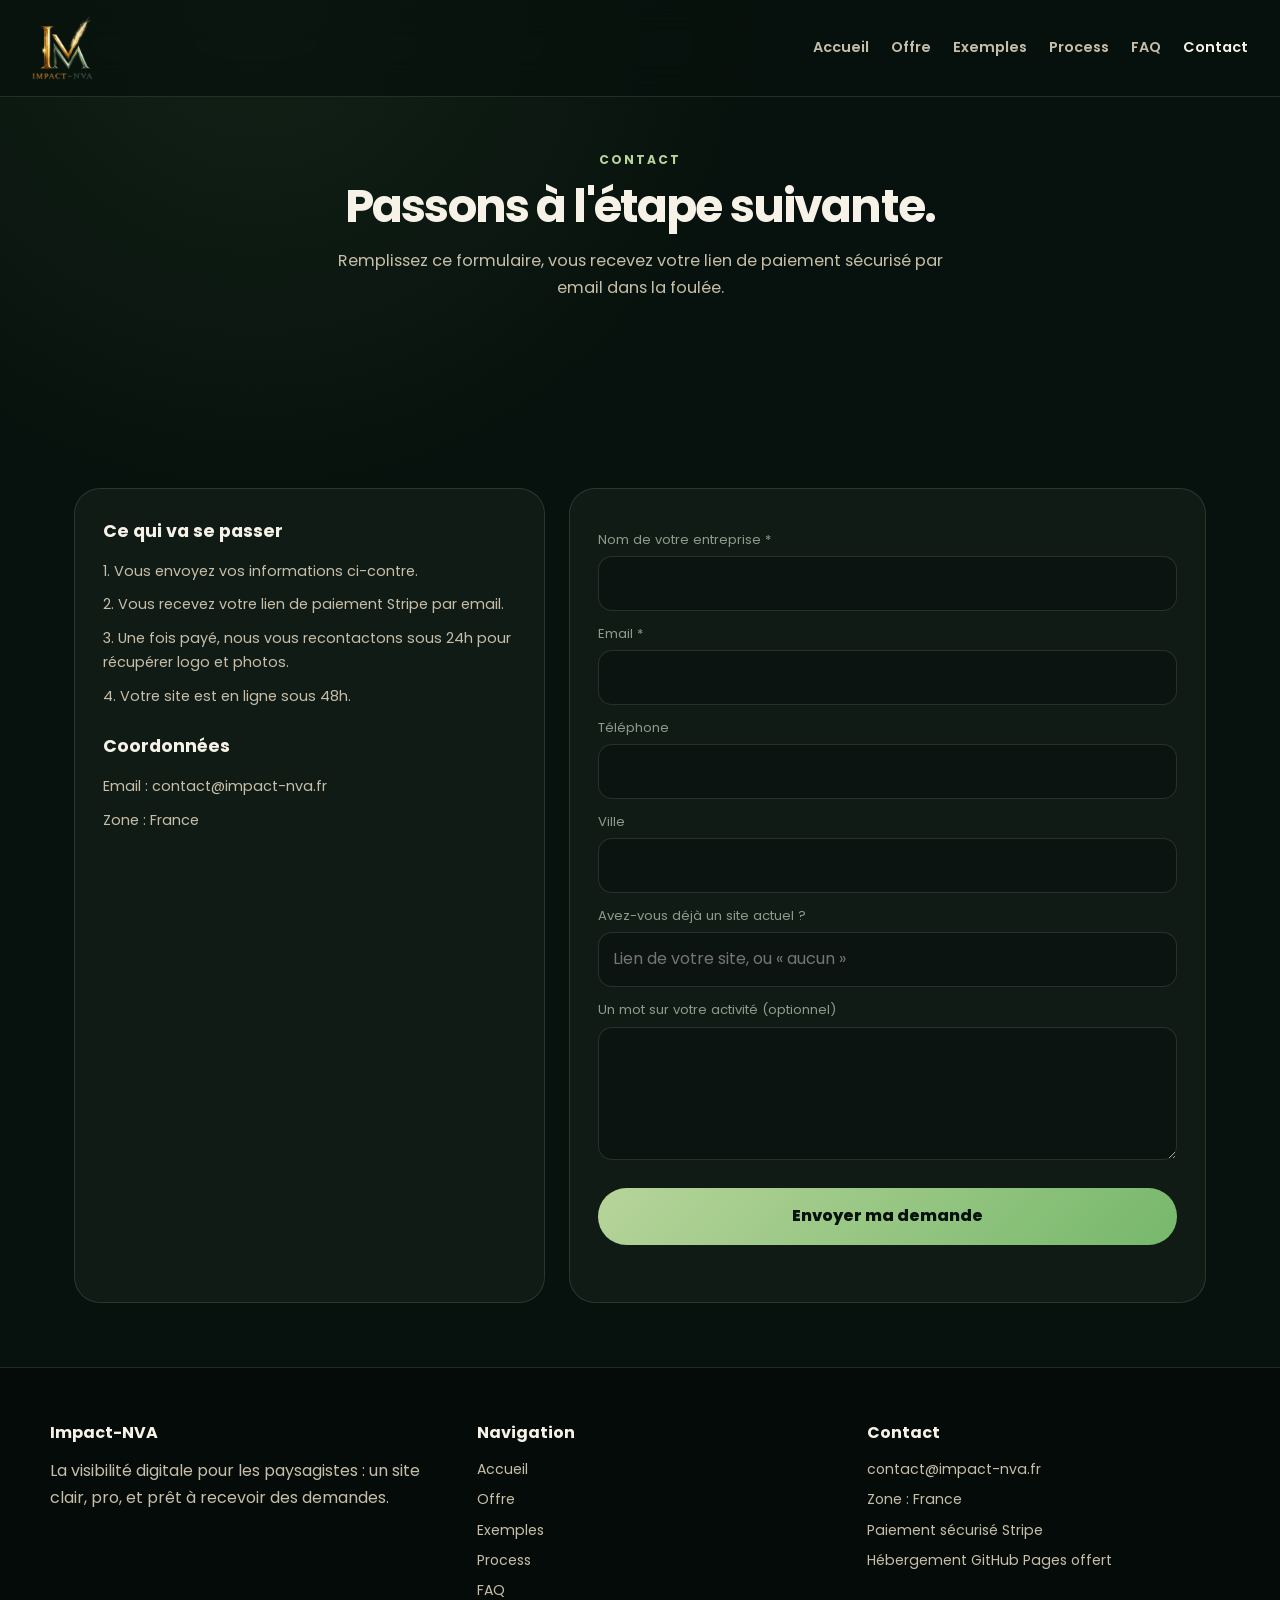
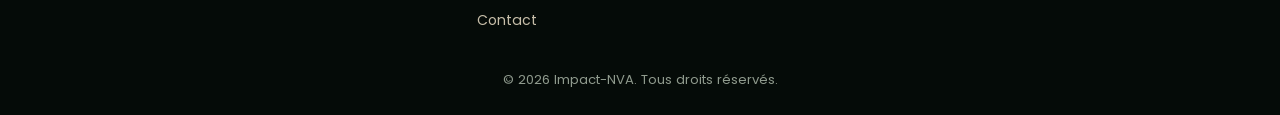
==== contact.html @ 22feb025 "Ajout de Google Analytics 4 sur toutes les pages (suivi des visites) Co-Authored-By: Claude Sonnet 5" ====
<!DOCTYPE html><html lang="fr"><head><meta charset="UTF-8" />
<meta http-equiv="X-UA-Compatible" content="IE=edge" />
<meta name="viewport" content="width=device-width, initial-scale=1.0" />
<!-- Google Analytics (GA4) -->
<script async src="https://www.googletagmanager.com/gtag/js?id=G-NM40K2MB7Y"></script>
<script>
  window.dataLayer = window.dataLayer || [];
  function gtag(){dataLayer.push(arguments);}
  gtag('js', new Date());
  gtag('config', 'G-NM40K2MB7Y');
</script>

<link rel="preconnect" href="https://fonts.googleapis.com" />
<link rel="preconnect" href="https://fonts.gstatic.com" crossorigin />
<link rel="stylesheet" href="https://fonts.googleapis.com/css2?family=Poppins:wght@400;500;600;700;800&display=swap" />
<link rel="icon" type="image/png" href="assets/images/logo-impact.png" />
<link rel="apple-touch-icon" href="assets/images/logo-impact.png" />
<link rel="canonical" href="https://essentiel.impact-nva.fr/contact.html" />
<meta name="theme-color" content="#07110d" />
<link rel="stylesheet" href="assets/css/style.css?v=1" />
<title>Contact – Commander mon site | Impact‑NVA V1 Essentiel</title>
<meta name="description" content="Envoyez-nous les informations de votre activité. Vous recevez ensuite votre lien de paiement sécurisé par email." />
<meta property="og:type" content="website" />
<meta property="og:title" content="Contact – Commander mon site | Impact‑NVA V1 Essentiel" />
<meta property="og:description" content="Envoyez-nous les informations de votre activité. Vous recevez ensuite votre lien de paiement sécurisé par email." />
<meta property="og:url" content="https://essentiel.impact-nva.fr/contact.html" />
<meta property="og:locale" content="fr_FR" />
<meta name="twitter:card" content="summary" />
<meta name="twitter:title" content="Contact – Commander mon site | Impact‑NVA V1 Essentiel" />
<meta name="twitter:description" content="Envoyez nous les informations de votre activité. Vous recevez ensuite votre lien de paiement sécurisé par email." />
</head><body>
<header>
  <a class="nav-logo" href="index.html"><img src="assets/images/logo-impact.png" alt="Impact‑NVA" class="logo-img"></a>
  <nav class="nav-links">
    <a href="index.html">Accueil</a>
    <a href="offer.html">Offre</a>
    <a href="examples.html">Exemples</a>
    <a href="process.html">Process</a>
    <a href="faq.html">FAQ</a>
    <a class="active" href="contact.html">Contact</a>
  </nav>
  <button class="nav-toggle" aria-label="Ouvrir le menu"><i class="fas fa-bars"></i></button>
</header>

<main>
  <section class="section" style="padding-top:150px">
    <div class="container center">
      <div class="eyebrow">Contact</div>
      <h1 class="section-title">Passons à l'étape suivante.</h1>
      <p class="section-lead">Remplissez ce formulaire, vous recevez votre lien de paiement sécurisé par email dans la foulée.</p>
    </div>
  </section>

  <section class="section compact">
    <div class="container contact-section">
      <div class="contact-details">
        <h3>Ce qui va se passer</h3>
        <ul>
          <li>1. Vous envoyez vos informations ci-contre.</li>
          <li>2. Vous recevez votre lien de paiement Stripe par email.</li>
          <li>3. Une fois payé, nous vous recontactons sous 24h pour récupérer logo et photos.</li>
          <li>4. Votre site est en ligne sous 48h.</li>
        </ul>
        <h3 style="margin-top:24px">Coordonnées</h3>
        <ul>
          <li>Email : <a data-email href="#">contact@impact-nva.fr</a></li>
          <li>Zone : <span data-zone>France</span></li>
        </ul>
      </div>

      <form id="contact-form" class="contact-form">
        <input type="hidden" name="offre" value="V1 Essentiel">
        <div class="hp-field"><label>Ne pas remplir</label><input type="text" name="site_web" tabindex="-1" autocomplete="off"></div>

        <label for="entreprise">Nom de votre entreprise *</label>
        <input type="text" id="entreprise" name="entreprise" required>

        <label for="email">Email *</label>
        <input type="email" id="email" name="email" required>

        <label for="telephone">Téléphone</label>
        <input type="tel" id="telephone" name="telephone">

        <label for="ville">Ville</label>
        <input type="text" id="ville" name="ville">

        <label for="domaine">Avez-vous déjà un site actuel ?</label>
        <input type="text" id="domaine" name="domaine" placeholder="Lien de votre site, ou « aucun »">

        <label for="message">Un mot sur votre activité (optionnel)</label>
        <textarea id="message" name="message" rows="4"></textarea>

        <button type="submit">Envoyer ma demande</button>
        <p class="form-status"></p>
      </form>
    </div>
  </section>
</main>

<footer>
  <div class="footer-content">
    <div class="footer-col">
      <h4><span data-brand>Impact-NVA</span></h4>
      <p>La visibilité digitale pour les paysagistes : un site clair, pro, et prêt à recevoir des demandes.</p>
    </div>
    <div class="footer-col">
      <h4>Navigation</h4>
      <ul>
        <li><a href="index.html">Accueil</a></li>
        <li><a href="offer.html">Offre</a></li>
        <li><a href="examples.html">Exemples</a></li>
        <li><a href="process.html">Process</a></li>
        <li><a href="faq.html">FAQ</a></li>
        <li><a href="contact.html">Contact</a></li>
      </ul>
    </div>
    <div class="footer-col">
      <h4>Contact</h4>
      <ul>
        <li><a data-email href="#">contact@impact-nva.fr</a></li>
        <li>Zone : <span data-zone>France</span></li>
        <li>Paiement sécurisé Stripe</li>
        <li>Hébergement GitHub Pages offert</li>
      </ul>
    </div>
  </div>
  <div class="footer-bottom">© 2026 <span data-brand>Impact-NVA</span>. Tous droits réservés.</div>
</footer>

<script src="config.js"></script>
<script src="js/config-apply.js"></script>
<script src="assets/js/main.js"></script>
</body></html>
---- assets/css/style.css ----
:root{
  --bg:#07110d;
  --bg-2:#0b1711;
  --panel:#101b15;
  --panel-2:#132219;
  --text:#f7f2e8;
  --muted:#c7bea9;
  --soft:#8f9a8d;
  --line:rgba(247,242,232,.12);
  --green:#76b86b;
  --green-2:#b7d49a;
  --gold:#d8b76a;
  --shadow:0 30px 80px rgba(0,0,0,.35);
  --radius:28px;
  --max:1180px;
}
*{box-sizing:border-box;margin:0;padding:0}
html{scroll-behavior:smooth;-webkit-font-smoothing:antialiased}
body{font-family:'Poppins',system-ui,sans-serif;background:radial-gradient(circle at 20% 0%,rgba(118,184,107,.10),transparent 26%),var(--bg);color:var(--text);line-height:1.65;overflow-x:hidden}
a{color:inherit;text-decoration:none}
p{color:var(--muted)}
img{max-width:100%;display:block}
ul{list-style:none}

.container{max-width:var(--max);margin:0 auto;padding:0 24px}
.section{padding:88px 0}
.section.compact{padding:64px 0}
.eyebrow{letter-spacing:.16em;text-transform:uppercase;color:var(--green-2);font-size:.76rem;font-weight:700;margin-bottom:12px}
.section-title{font-size:clamp(1.9rem,3.6vw,3.2rem);line-height:1.08;letter-spacing:-.04em;margin-bottom:16px}
.section-lead{max-width:640px;color:var(--muted);font-size:1.02rem;margin-bottom:34px}
.center{text-align:center}
.center .section-lead{margin-left:auto;margin-right:auto}

/* Header */
header{position:fixed;top:0;left:0;width:100%;z-index:1000;padding:16px 32px;display:flex;justify-content:space-between;align-items:center;background:rgba(7,17,13,.72);backdrop-filter:blur(18px);border-bottom:1px solid var(--line)}
.nav-logo{display:flex;align-items:center}
.logo-img{height:64px;width:auto;display:block}
.nav-links{display:flex;gap:22px;align-items:center}
.nav-links a{color:var(--muted);font-weight:600;font-size:.9rem}
.nav-links a:hover,.nav-links a.active{color:var(--text)}
.nav-toggle{display:none;color:var(--text);font-size:1.4rem;cursor:pointer;background:none;border:none}

/* Buttons */
.cta-button,.ghost-button{display:inline-flex;align-items:center;justify-content:center;gap:10px;border-radius:999px;padding:14px 22px;font-weight:800;font-size:.95rem;transition:.25s ease;cursor:pointer;border:none;font-family:inherit}
.cta-button{background:linear-gradient(135deg,var(--green-2),var(--green));color:#07110d;box-shadow:0 18px 50px rgba(118,184,107,.20)}
.cta-button:hover{transform:translateY(-2px);box-shadow:0 24px 70px rgba(118,184,107,.30)}
.ghost-button{border:1px solid var(--line);color:var(--text);background:rgba(255,255,255,.03)}
.ghost-button:hover{border-color:rgba(183,212,154,.45);background:rgba(183,212,154,.08)}

/* Hero — colonne unique, plus simple que V2/V3 (pas de carte prix flottante) */
.hero{min-height:86vh;padding:150px 0 70px;position:relative;display:flex;align-items:center;overflow:hidden;text-align:center}
.hero:before{content:"";position:absolute;inset:0;background:linear-gradient(180deg,rgba(7,17,13,.88) 0%,rgba(7,17,13,.72) 55%,var(--bg) 100%),url('../images/hero.jpg') center/cover no-repeat;z-index:-1}
.hero-inner{max-width:760px;margin:0 auto}
.hero-title{font-size:clamp(2.2rem,5.5vw,3.6rem);letter-spacing:-.04em;line-height:1.08;font-weight:800}
.hero-title span{color:var(--green-2)}
.hero-subtitle{font-size:clamp(1rem,1.6vw,1.15rem);color:#ded5c2;margin:20px auto 28px;max-width:560px}
.hero-badges{display:flex;justify-content:center;gap:12px;flex-wrap:wrap;margin-bottom:30px}
.hero-badge{background:rgba(16,27,21,.7);border:1px solid var(--line);border-radius:999px;padding:9px 18px;font-size:.85rem;font-weight:700;color:var(--muted);backdrop-filter:blur(8px)}
.hero-badge strong{color:var(--text)}
.hero-actions{display:flex;justify-content:center;gap:14px;flex-wrap:wrap}

/* Cards (section pourquoi) */
.card-grid{display:grid;grid-template-columns:repeat(4,1fr);gap:16px}
.card{background:linear-gradient(180deg,rgba(255,255,255,.05),rgba(255,255,255,.02));border:1px solid var(--line);border-radius:var(--radius);padding:26px;box-shadow:0 20px 60px rgba(0,0,0,.18);transition:.25s ease}
.card:hover{transform:translateY(-4px);border-color:rgba(183,212,154,.30)}
.card-icon{font-size:1.5rem;color:var(--green-2);margin-bottom:16px}
.card-title{font-size:1.08rem;letter-spacing:-.02em;margin-bottom:8px}
.card-desc{font-size:.92rem}

/* Galerie simple — grille classique, pas de masonry (réservée V2/V3) */
.gallery-simple{display:grid;grid-template-columns:repeat(auto-fit,minmax(260px,1fr));gap:16px}
.gallery-simple .g-item{border-radius:22px;overflow:hidden;border:1px solid var(--line);box-shadow:0 16px 44px rgba(0,0,0,.20);aspect-ratio:4/3}
.gallery-simple img{width:100%;height:100%;object-fit:cover;transition:transform .5s ease}
.gallery-simple .g-item:hover img{transform:scale(1.06)}
.cta-row{text-align:center;margin-top:32px}

/* Offre — une seule carte, pas de comparatif */
.price-card{max-width:560px;margin:0 auto;border-radius:36px;padding:38px;background:linear-gradient(135deg,rgba(183,212,154,.14),rgba(255,255,255,.04));border:1px solid rgba(183,212,154,.24);box-shadow:var(--shadow);text-align:center}
.price-card .eyebrow{justify-content:center}
.price{font-size:3.4rem;font-weight:800;color:var(--text);line-height:1}
.price-note{color:var(--muted);margin:10px 0 24px}
.included{display:grid;gap:10px;text-align:left;margin-bottom:26px}
.included li{background:rgba(255,255,255,.04);border:1px solid var(--line);border-radius:16px;padding:12px 14px;color:var(--muted);font-size:.92rem}
.included li:before{content:"✓";color:var(--green-2);font-weight:800;margin-right:8px}

.trust-badges{display:flex;justify-content:center;align-items:center;gap:26px;flex-wrap:wrap;margin-top:30px}
.trust-badges img{height:22px;width:auto;filter:brightness(0) invert(1);opacity:.75}
.trust-badges span{color:var(--soft);font-size:.85rem;font-weight:600}

/* Process / timeline */
.timeline{display:grid;grid-template-columns:repeat(3,1fr);gap:16px}
.timeline-step{background:var(--panel);border:1px solid var(--line);border-radius:24px;padding:24px}
.step-number{font-size:1.8rem;color:var(--green-2);font-weight:800}
.step-title{font-size:1.02rem;margin:10px 0 6px}
.step-desc{font-size:.9rem;color:var(--muted)}

/* FAQ */
.faq-wrap{display:grid;gap:12px;max-width:820px;margin:0 auto}
.faq-item{background:var(--panel);border:1px solid var(--line);border-radius:22px;overflow:hidden}
.faq-question{display:flex;justify-content:space-between;gap:20px;align-items:center;padding:20px 22px;cursor:pointer;font-weight:700;color:var(--text);font-size:.98rem}
.faq-question .plus{color:var(--green-2);font-size:1.2rem;transition:transform .25s ease}
.faq-item.open .plus{transform:rotate(45deg)}
.faq-answer{max-height:0;overflow:hidden;transition:max-height .35s ease}
.faq-answer p{padding:0 22px 20px;font-size:.92rem}

/* Contact */
.contact-section{display:grid;grid-template-columns:.85fr 1.15fr;gap:24px}
.contact-details,.contact-form{background:var(--panel);border:1px solid var(--line);border-radius:26px;padding:28px}
.contact-details h3{font-size:1.1rem;margin-bottom:14px}
.contact-details ul{display:grid;gap:10px;font-size:.9rem;color:var(--muted)}
.contact-form label{display:block;font-size:.82rem;color:var(--soft);margin-bottom:6px;margin-top:12px}
.contact-form label:first-child{margin-top:0}
.contact-form input,.contact-form select,.contact-form textarea{width:100%;background:#0b1410;border:1px solid var(--line);border-radius:14px;padding:13px 14px;color:var(--text);font:inherit}
.contact-form input:focus,.contact-form select:focus,.contact-form textarea:focus{outline:none;border-color:rgba(183,212,154,.55)}
.contact-form button{width:100%;margin-top:20px;border:0;border-radius:999px;padding:15px;font:inherit;font-weight:800;background:linear-gradient(135deg,var(--green-2),var(--green));color:#07110d;cursor:pointer}
.contact-form button:disabled{opacity:.6;cursor:not-allowed}
.form-status{margin-top:12px;font-size:.88rem;font-weight:700;min-height:1.2em}
.form-status.loading{color:var(--muted)}
.form-status.success{color:var(--green-2)}
.form-status.error{color:#e08a8a}
.hp-field{position:absolute;left:-9999px;width:1px;height:1px;opacity:0}

/* Merci page */
.confirm-box{max-width:560px;margin:0 auto;text-align:center;background:var(--panel);border:1px solid var(--line);border-radius:32px;padding:48px 32px;box-shadow:var(--shadow)}
.confirm-icon{font-size:2.6rem;color:var(--green-2);margin-bottom:18px}

/* Footer */
footer{border-top:1px solid var(--line);padding:52px 24px 24px;background:#050b08}
.footer-content{max-width:var(--max);margin:0 auto;display:grid;grid-template-columns:1.1fr 1fr 1fr;gap:28px}
.footer-col h4{margin-bottom:12px;font-size:1rem}
.footer-col li{margin:7px 0;color:var(--muted);font-size:.88rem}
.footer-col a:hover{color:var(--text)}
.footer-bottom{text-align:center;color:var(--soft);font-size:.82rem;margin-top:30px}

/* Responsive */
@media(max-width:980px){
  .card-grid{grid-template-columns:repeat(2,1fr)}
  .gallery-simple{grid-template-columns:repeat(2,1fr)}
  .timeline{grid-template-columns:1fr}
  .contact-section{grid-template-columns:1fr}
}
@media(max-width:768px){
  header{padding:14px 18px}
  .logo-img{height:52px}
  .nav-toggle{display:block}
  .nav-links{position:absolute;top:100%;right:18px;left:18px;background:rgba(7,17,13,.97);border:1px solid var(--line);border-radius:20px;padding:18px;display:grid;gap:14px;transform:translateY(-12px);opacity:0;pointer-events:none;transition:.25s ease}
  .nav-links.open{transform:none;opacity:1;pointer-events:auto}
  .hero{padding-top:120px}
  .card-grid,.gallery-simple{grid-template-columns:1fr}
  .section{padding:64px 0}
  .hero-actions{flex-direction:column;align-items:stretch}
  .cta-button,.ghost-button{width:100%}
  .trust-badges{gap:16px}
}
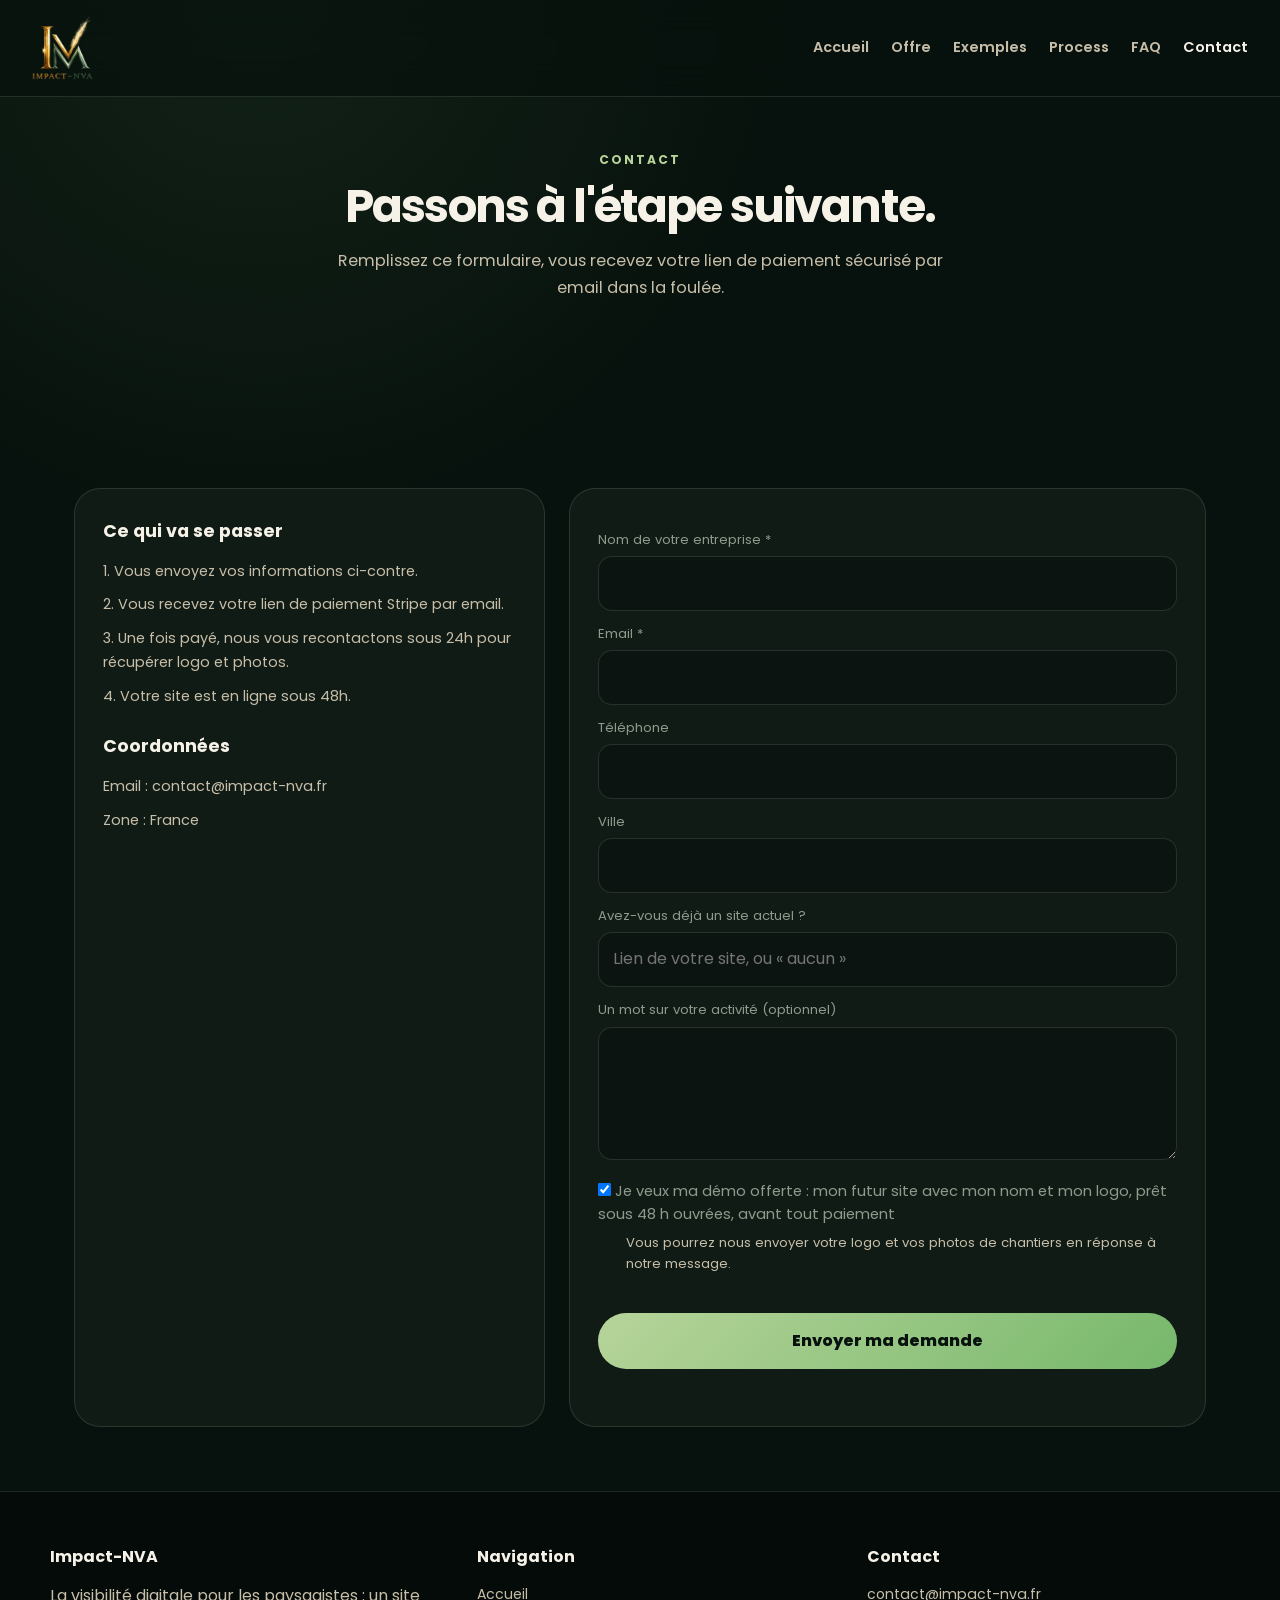
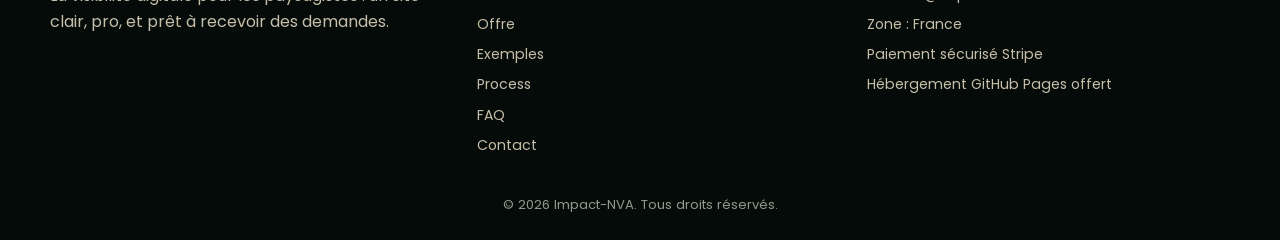
==== commit 8b77d30f: "La démo offerte passe par le formulaire de contact, comme sur la Signature Remplace le formulaire à " ====
--- a/contact.html
+++ b/contact.html
@@ -90,6 +90,14 @@
         <label for="message">Un mot sur votre activité (optionnel)</label>
         <textarea id="message" name="message" rows="4"></textarea>
 
+        <label class="case-demo">
+          <input type="checkbox" name="demo" value="oui" checked>
+          <span>Je veux ma démo offerte&nbsp;: mon futur site avec mon nom et mon logo, prêt sous 48&nbsp;h ouvrées, avant tout paiement</span>
+        </label>
+        <p class="case-demo-note">
+          Vous pourrez nous envoyer votre logo et vos photos de chantiers en réponse à notre message.
+        </p>
+
         <button type="submit">Envoyer ma demande</button>
         <p class="form-status"></p>
       </form>
--- a/assets/css/style.css
+++ b/assets/css/style.css
@@ -74,7 +74,7 @@
 .gallery-simple .g-item:hover img{transform:scale(1.06)}
 .cta-row{text-align:center;margin-top:32px}
 
-/* Offre — une seule carte, pas de comparatif */
+/* Offre — carte détaillée de l'Essentiel */
 .price-card{max-width:560px;margin:0 auto;border-radius:36px;padding:38px;background:linear-gradient(135deg,rgba(183,212,154,.14),rgba(255,255,255,.04));border:1px solid rgba(183,212,154,.24);box-shadow:var(--shadow);text-align:center}
 .price-card .eyebrow{justify-content:center}
 .price{font-size:3.4rem;font-weight:800;color:var(--text);line-height:1}
@@ -82,6 +82,23 @@
 .included{display:grid;gap:10px;text-align:left;margin-bottom:26px}
 .included li{background:rgba(255,255,255,.04);border:1px solid var(--line);border-radius:16px;padding:12px 14px;color:var(--muted);font-size:.92rem}
 .included li:before{content:"✓";color:var(--green-2);font-weight:800;margin-right:8px}
+
+/* Les trois offres côte à côte, Essentiel mise en avant */
+.offer-trio{display:grid;grid-template-columns:repeat(3,1fr);gap:16px;text-align:left;margin-top:8px}
+.trio-card{display:flex;flex-direction:column;background:var(--panel);border:1px solid var(--line);border-radius:var(--radius);padding:28px}
+.trio-card.is-current{background:linear-gradient(135deg,rgba(183,212,154,.14),rgba(255,255,255,.04));border-color:rgba(183,212,154,.45);box-shadow:var(--shadow)}
+.trio-name{font-size:1.15rem;letter-spacing:-.02em}
+.trio-for{font-size:.9rem;margin:4px 0 16px}
+.trio-price{font-size:2.4rem;font-weight:800;line-height:1;margin-bottom:18px}
+.trio-list{display:grid;gap:8px;margin-bottom:24px;flex-grow:1;align-content:start}
+.trio-list li{font-size:.9rem;color:var(--muted)}
+.trio-list li:before{content:"✓";color:var(--green-2);font-weight:800;margin-right:8px}
+.modif-box{max-width:820px;margin:28px auto 0;text-align:left;background:var(--panel);border:1px solid var(--line);border-radius:22px;padding:22px 24px}
+.modif-box h3{font-size:1rem;margin-bottom:6px}
+.modif-box p{font-size:.92rem}
+.modif-box ul{display:grid;gap:6px;margin-top:10px}
+.modif-box li{font-size:.9rem;color:var(--muted)}
+.modif-box li strong{color:var(--text)}
 
 .trust-badges{display:flex;justify-content:center;align-items:center;gap:26px;flex-wrap:wrap;margin-top:30px}
 .trust-badges img{height:22px;width:auto;filter:brightness(0) invert(1);opacity:.75}
@@ -137,6 +154,7 @@
   .card-grid{grid-template-columns:repeat(2,1fr)}
   .gallery-simple{grid-template-columns:repeat(2,1fr)}
   .timeline{grid-template-columns:1fr}
+  .offer-trio{grid-template-columns:1fr}
   .contact-section{grid-template-columns:1fr}
 }
 @media(max-width:768px){
@@ -152,3 +170,9 @@
   .cta-button,.ghost-button{width:100%}
   .trust-badges{gap:16px}
 }
+
+/* Case de demande de demo, dans le formulaire de contact. */
+.case-demo{display:flex;gap:10px;align-items:flex-start;margin:18px 0 6px;cursor:pointer;font-weight:400}
+.case-demo input{width:auto;margin:3px 0 0;flex:0 0 auto}
+.case-demo span{font-size:.92rem;line-height:1.5}
+.case-demo-note{margin:0 0 18px 28px;font-size:.82rem;color:var(--muted)}
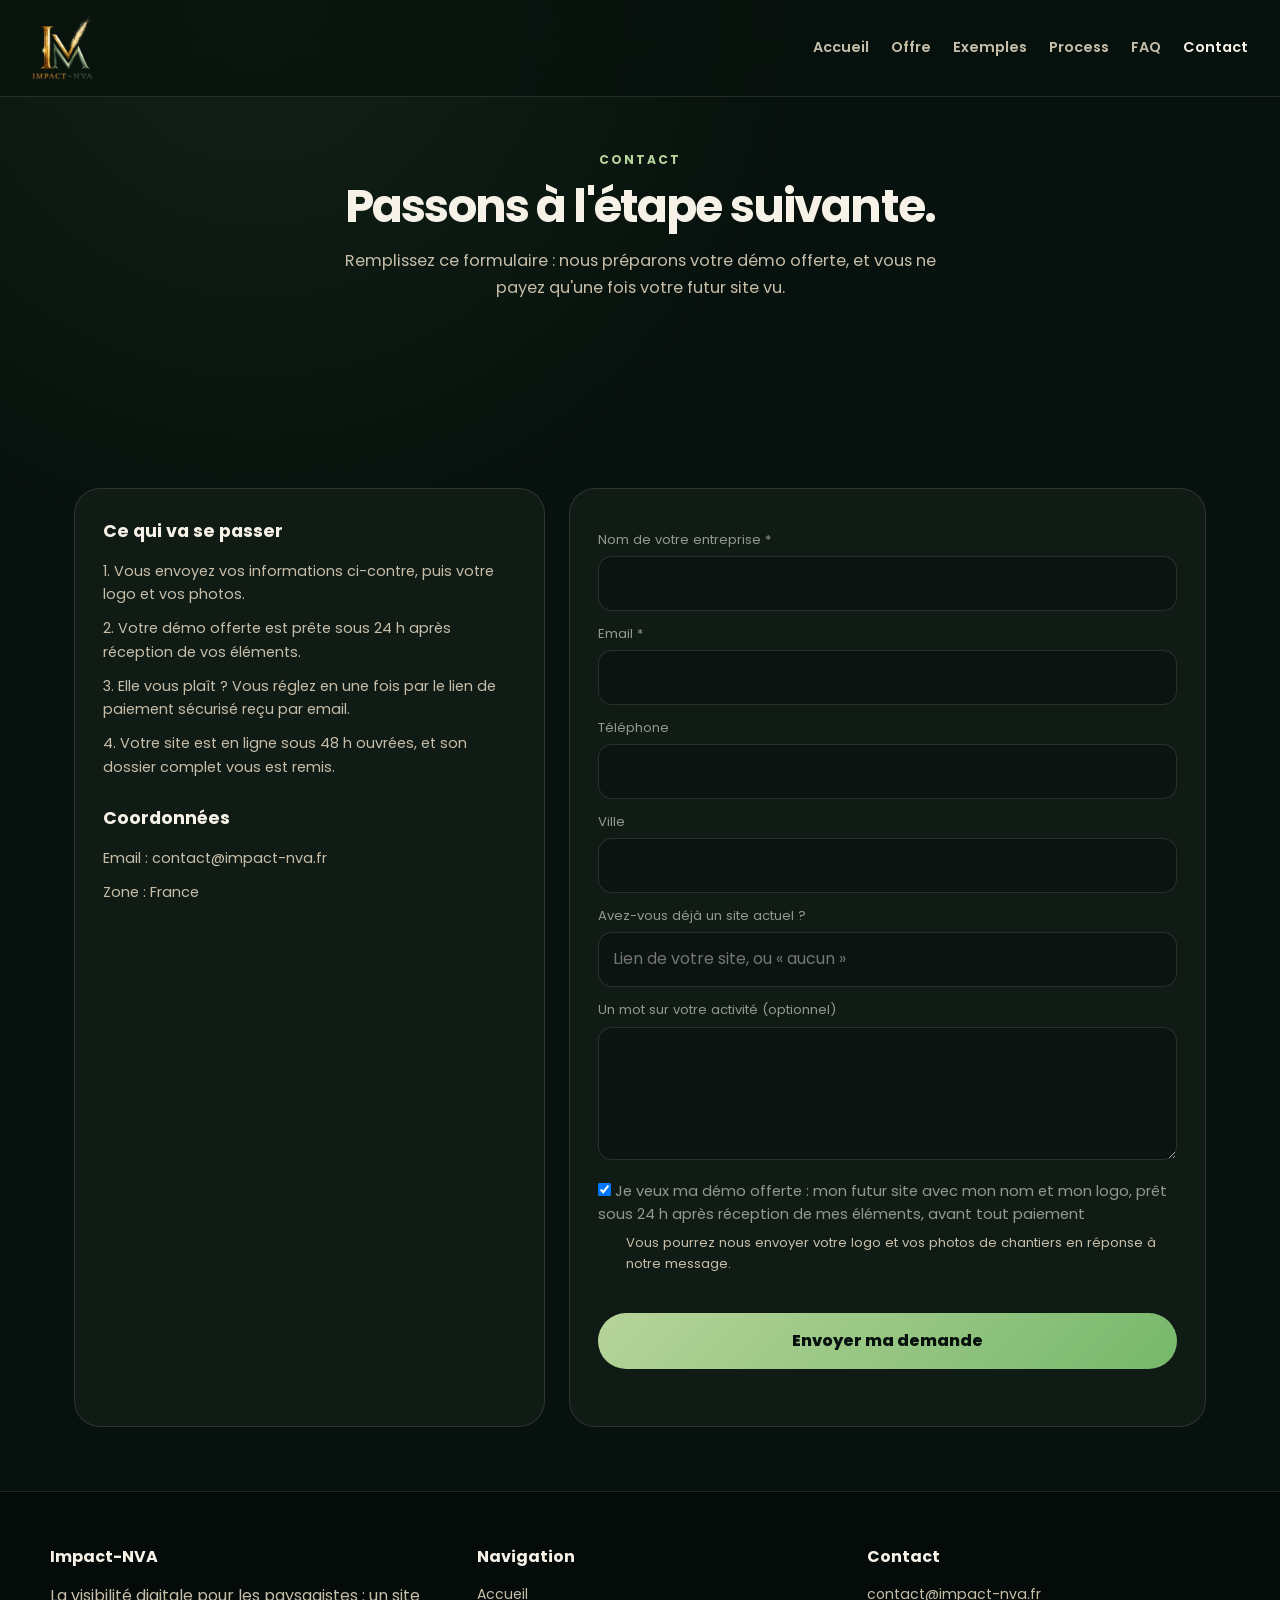
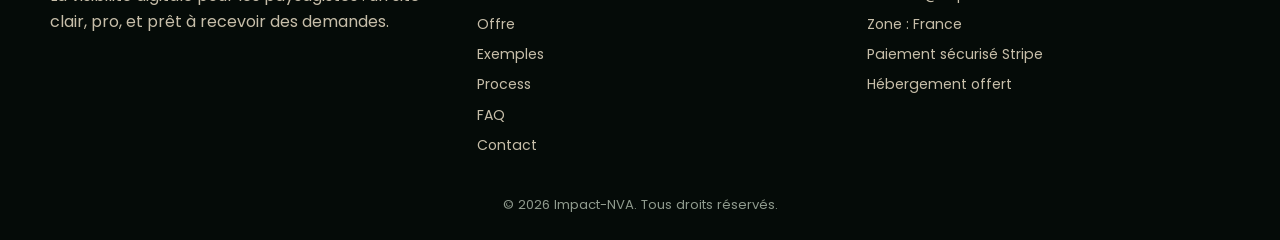
==== commit 2e00a721: "Essentiel : textes alignés sur l'offre (démo avant paiement, 24 h, dossier remis, sans jargon) Co-Au" ====
--- a/contact.html
+++ b/contact.html
@@ -18,19 +18,19 @@
 <link rel="canonical" href="https://essentiel.impact-nva.fr/contact.html" />
 <meta name="theme-color" content="#07110d" />
 <link rel="stylesheet" href="assets/css/style.css?v=1" />
-<title>Contact – Commander mon site | Impact‑NVA V1 Essentiel</title>
+<title>Contact – Commander mon site | Impact-NVA V1 Essentiel</title>
 <meta name="description" content="Envoyez-nous les informations de votre activité. Vous recevez ensuite votre lien de paiement sécurisé par email." />
 <meta property="og:type" content="website" />
-<meta property="og:title" content="Contact – Commander mon site | Impact‑NVA V1 Essentiel" />
+<meta property="og:title" content="Contact – Commander mon site | Impact-NVA V1 Essentiel" />
 <meta property="og:description" content="Envoyez-nous les informations de votre activité. Vous recevez ensuite votre lien de paiement sécurisé par email." />
 <meta property="og:url" content="https://essentiel.impact-nva.fr/contact.html" />
 <meta property="og:locale" content="fr_FR" />
 <meta name="twitter:card" content="summary" />
-<meta name="twitter:title" content="Contact – Commander mon site | Impact‑NVA V1 Essentiel" />
+<meta name="twitter:title" content="Contact – Commander mon site | Impact-NVA V1 Essentiel" />
 <meta name="twitter:description" content="Envoyez nous les informations de votre activité. Vous recevez ensuite votre lien de paiement sécurisé par email." />
 </head><body>
 <header>
-  <a class="nav-logo" href="index.html"><img src="assets/images/logo-impact.png" alt="Impact‑NVA" class="logo-img"></a>
+  <a class="nav-logo" href="index.html"><img src="assets/images/logo-impact.png" alt="Impact-NVA" class="logo-img"></a>
   <nav class="nav-links">
     <a href="index.html">Accueil</a>
     <a href="offer.html">Offre</a>
@@ -47,7 +47,7 @@
     <div class="container center">
       <div class="eyebrow">Contact</div>
       <h1 class="section-title">Passons à l'étape suivante.</h1>
-      <p class="section-lead">Remplissez ce formulaire, vous recevez votre lien de paiement sécurisé par email dans la foulée.</p>
+      <p class="section-lead">Remplissez ce formulaire&nbsp;: nous préparons votre démo offerte, et vous ne payez qu'une fois votre futur site vu.</p>
     </div>
   </section>
 
@@ -56,10 +56,10 @@
       <div class="contact-details">
         <h3>Ce qui va se passer</h3>
         <ul>
-          <li>1. Vous envoyez vos informations ci-contre.</li>
-          <li>2. Vous recevez votre lien de paiement Stripe par email.</li>
-          <li>3. Une fois payé, nous vous recontactons sous 24h pour récupérer logo et photos.</li>
-          <li>4. Votre site est en ligne sous 48h.</li>
+          <li>1. Vous envoyez vos informations ci-contre, puis votre logo et vos photos.</li>
+          <li>2. Votre démo offerte est prête sous 24&nbsp;h après réception de vos éléments.</li>
+          <li>3. Elle vous plaît&nbsp;? Vous réglez en une fois par le lien de paiement sécurisé reçu par email.</li>
+          <li>4. Votre site est en ligne sous 48&nbsp;h ouvrées, et son dossier complet vous est remis.</li>
         </ul>
         <h3 style="margin-top:24px">Coordonnées</h3>
         <ul>
@@ -92,11 +92,17 @@
 
         <label class="case-demo">
           <input type="checkbox" name="demo" value="oui" checked>
-          <span>Je veux ma démo offerte&nbsp;: mon futur site avec mon nom et mon logo, prêt sous 48&nbsp;h ouvrées, avant tout paiement</span>
+          <span>Je veux ma démo offerte&nbsp;: mon futur site avec mon nom et mon logo, prêt sous 24&nbsp;h après réception de mes éléments, avant tout paiement</span>
         </label>
         <p class="case-demo-note">
           Vous pourrez nous envoyer votre logo et vos photos de chantiers en réponse à notre message.
         </p>
+
+        <!-- Turnstile : cle de SITE, publique par nature, elle doit etre lisible ici.
+             La cle SECRETE ne vit que dans le credential n8n "Impact-NVA - Turnstile secret".
+             Un jeton ne vaut que 300 s ; refresh-expired/timeout le refabriquent tout seuls. -->
+        <div class="cf-turnstile" id="verif" data-sitekey="0x4AAAAAAF8Fa2WBlUY8qKIa"
+             data-theme="auto" data-refresh-expired="auto" data-refresh-timeout="auto"></div>
 
         <button type="submit">Envoyer ma demande</button>
         <p class="form-status"></p>
@@ -128,7 +134,7 @@
         <li><a data-email href="#">contact@impact-nva.fr</a></li>
         <li>Zone : <span data-zone>France</span></li>
         <li>Paiement sécurisé Stripe</li>
-        <li>Hébergement GitHub Pages offert</li>
+        <li>Hébergement offert</li>
       </ul>
     </div>
   </div>
@@ -137,5 +143,7 @@
 
 <script src="config.js"></script>
 <script src="js/config-apply.js"></script>
+<!-- Turnstile : verification anti-robot. Le script doit venir de cette URL exacte (doc Cloudflare). -->
+<script src="https://challenges.cloudflare.com/turnstile/v0/api.js" async defer></script>
 <script src="assets/js/main.js"></script>
 </body></html>
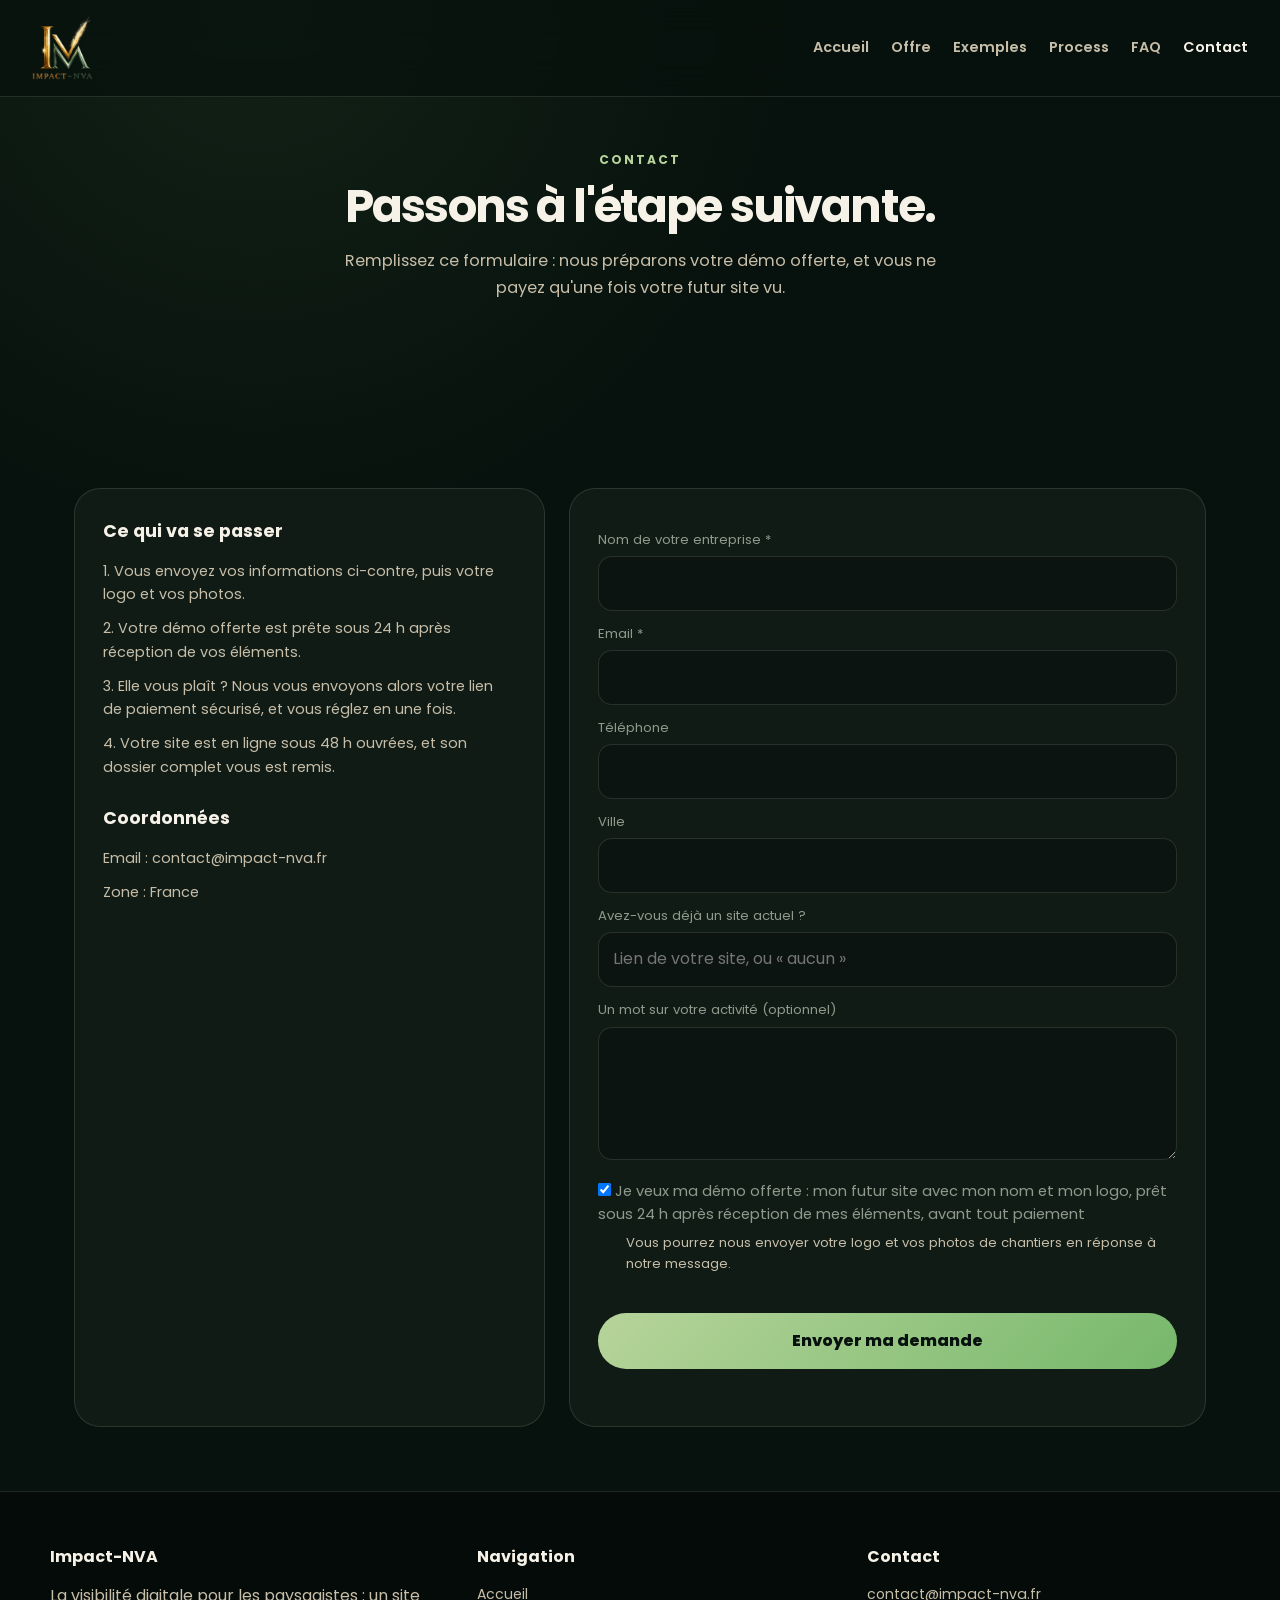
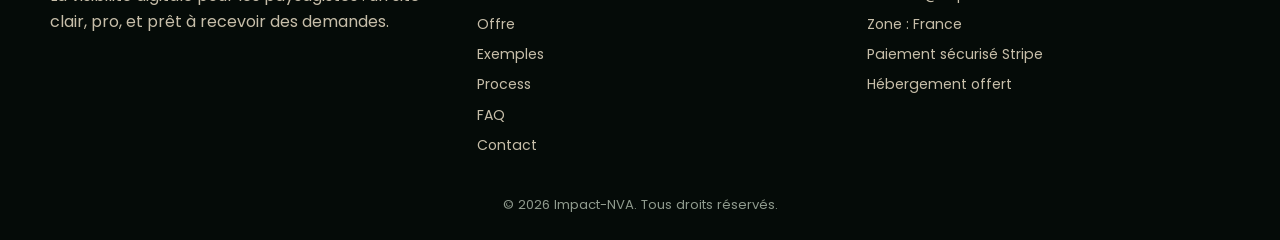
==== commit 181ab4db: "Le lien de paiement part après la démo validée (aligné sur le pilote 21 du 21/11) Co-Authored-By: Cl" ====
--- a/contact.html
+++ b/contact.html
@@ -19,15 +19,15 @@
 <meta name="theme-color" content="#07110d" />
 <link rel="stylesheet" href="assets/css/style.css?v=1" />
 <title>Contact – Commander mon site | Impact-NVA V1 Essentiel</title>
-<meta name="description" content="Envoyez-nous les informations de votre activité. Vous recevez ensuite votre lien de paiement sécurisé par email." />
+<meta name="description" content="Envoyez-nous les informations de votre activité : votre démo offerte est prête sous 24 h, avant tout paiement." />
 <meta property="og:type" content="website" />
 <meta property="og:title" content="Contact – Commander mon site | Impact-NVA V1 Essentiel" />
-<meta property="og:description" content="Envoyez-nous les informations de votre activité. Vous recevez ensuite votre lien de paiement sécurisé par email." />
+<meta property="og:description" content="Envoyez-nous les informations de votre activité : votre démo offerte est prête sous 24 h, avant tout paiement." />
 <meta property="og:url" content="https://essentiel.impact-nva.fr/contact.html" />
 <meta property="og:locale" content="fr_FR" />
 <meta name="twitter:card" content="summary" />
 <meta name="twitter:title" content="Contact – Commander mon site | Impact-NVA V1 Essentiel" />
-<meta name="twitter:description" content="Envoyez nous les informations de votre activité. Vous recevez ensuite votre lien de paiement sécurisé par email." />
+<meta name="twitter:description" content="Envoyez-nous les informations de votre activité : votre démo offerte est prête sous 24 h, avant tout paiement." />
 </head><body>
 <header>
   <a class="nav-logo" href="index.html"><img src="assets/images/logo-impact.png" alt="Impact-NVA" class="logo-img"></a>
@@ -58,7 +58,7 @@
         <ul>
           <li>1. Vous envoyez vos informations ci-contre, puis votre logo et vos photos.</li>
           <li>2. Votre démo offerte est prête sous 24&nbsp;h après réception de vos éléments.</li>
-          <li>3. Elle vous plaît&nbsp;? Vous réglez en une fois par le lien de paiement sécurisé reçu par email.</li>
+          <li>3. Elle vous plaît&nbsp;? Nous vous envoyons alors votre lien de paiement sécurisé, et vous réglez en une fois.</li>
           <li>4. Votre site est en ligne sous 48&nbsp;h ouvrées, et son dossier complet vous est remis.</li>
         </ul>
         <h3 style="margin-top:24px">Coordonnées</h3>
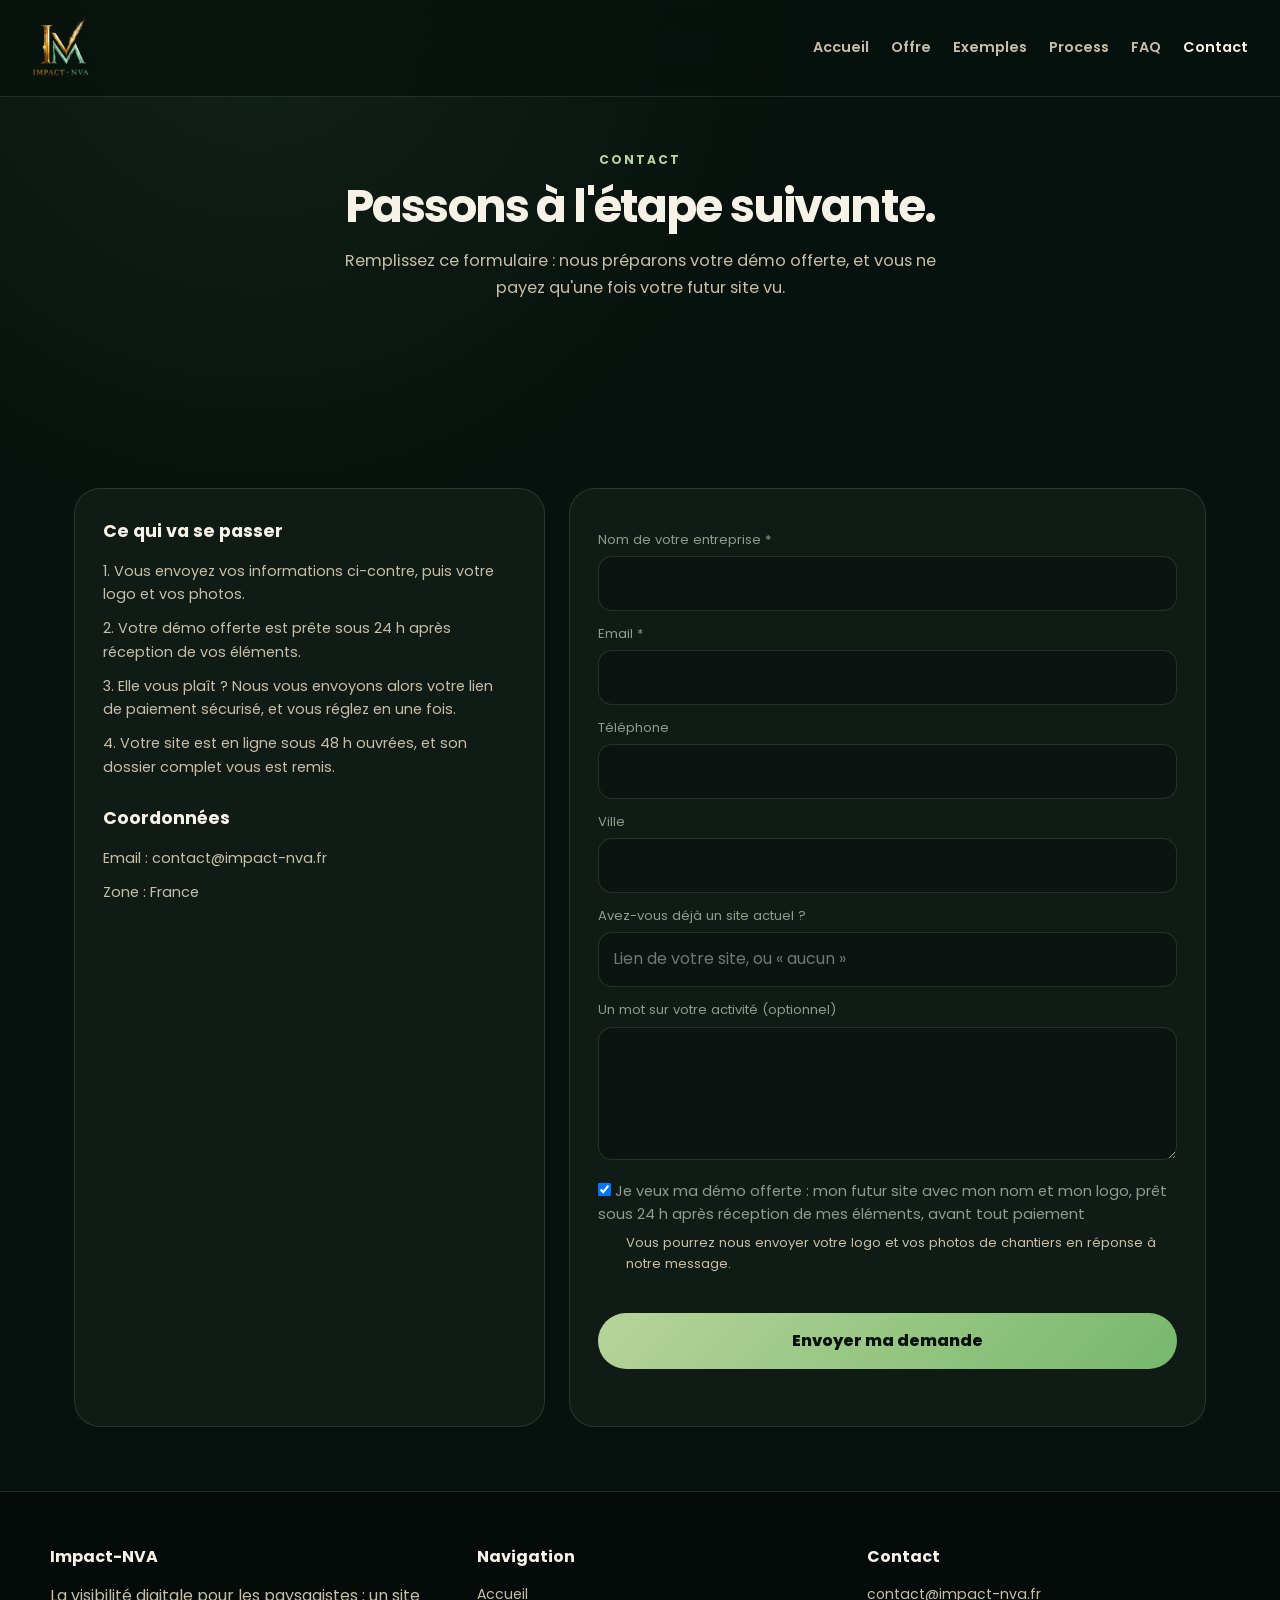
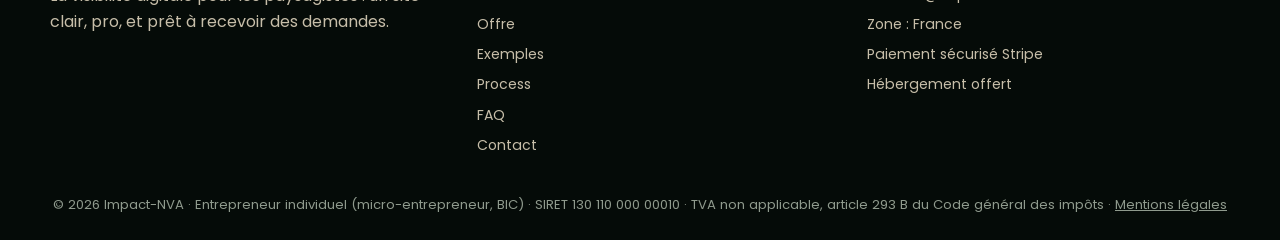
==== commit c0a37c89: "Logos GitHub/OVHcloud/Stripe, mention légale complète (micro-entrepreneur BIC, SIRET, TVA art. 293 B" ====
--- a/contact.html
+++ b/contact.html
@@ -17,7 +17,7 @@
 <link rel="apple-touch-icon" href="assets/images/logo-impact.png" />
 <link rel="canonical" href="https://essentiel.impact-nva.fr/contact.html" />
 <meta name="theme-color" content="#07110d" />
-<link rel="stylesheet" href="assets/css/style.css?v=1" />
+<link rel="stylesheet" href="assets/css/style.css?v=21112026" />
 <title>Contact – Commander mon site | Impact-NVA V1 Essentiel</title>
 <meta name="description" content="Envoyez-nous les informations de votre activité : votre démo offerte est prête sous 24 h, avant tout paiement." />
 <meta property="og:type" content="website" />
@@ -138,7 +138,7 @@
       </ul>
     </div>
   </div>
-  <div class="footer-bottom">© 2026 <span data-brand>Impact-NVA</span>. Tous droits réservés.</div>
+  <div class="footer-bottom">© 2026 Impact-NVA · Entrepreneur individuel (micro-entrepreneur, BIC) · SIRET 130&nbsp;110&nbsp;000&nbsp;00010 · TVA non applicable, article 293&nbsp;B du Code général des impôts · <a href="https://impact-nva.fr/mentions-legales.html">Mentions légales</a></div>
 </footer>
 
 <script src="config.js"></script>
--- a/assets/css/style.css
+++ b/assets/css/style.css
@@ -176,3 +176,18 @@
 .case-demo input{width:auto;margin:3px 0 0;flex:0 0 auto}
 .case-demo span{font-size:.92rem;line-height:1.5}
 .case-demo-note{margin:0 0 18px 28px;font-size:.82rem;color:var(--muted)}
+
+/* Bande partenaires (reprise de la Signature et du Prestige, 21/11/2026) */
+.partners{margin-top:34px;padding-top:26px;border-top:1px solid var(--line);text-align:center}
+.partners-label{color:var(--soft);font-size:.8rem;letter-spacing:.1em;text-transform:uppercase;margin:0 0 20px}
+.partners-logos{display:flex;flex-wrap:wrap;justify-content:center;align-items:center;gap:20px 56px;list-style:none;margin:0;padding:0}
+.partner{display:flex;flex-direction:column;align-items:center;gap:8px;opacity:.85}
+.partner:first-child{flex-direction:row;flex-wrap:wrap;justify-content:center;gap:4px 8px}
+.partner:first-child .partner-role{flex-basis:100%}
+.partner-github{width:32px;height:32px;color:var(--text)}
+.partner-name{font-weight:700;font-size:1.25rem;color:var(--text);line-height:1}
+.partner-img{height:28px;width:auto;object-fit:contain}
+.partner-stripe{height:37px}
+.partner-role{font-size:.7rem;letter-spacing:.08em;text-transform:uppercase;color:var(--soft)}
+.partners-domaine{margin:20px 0 0;color:var(--muted);font-size:.88rem}
+.footer-bottom a{color:inherit;text-decoration:underline}
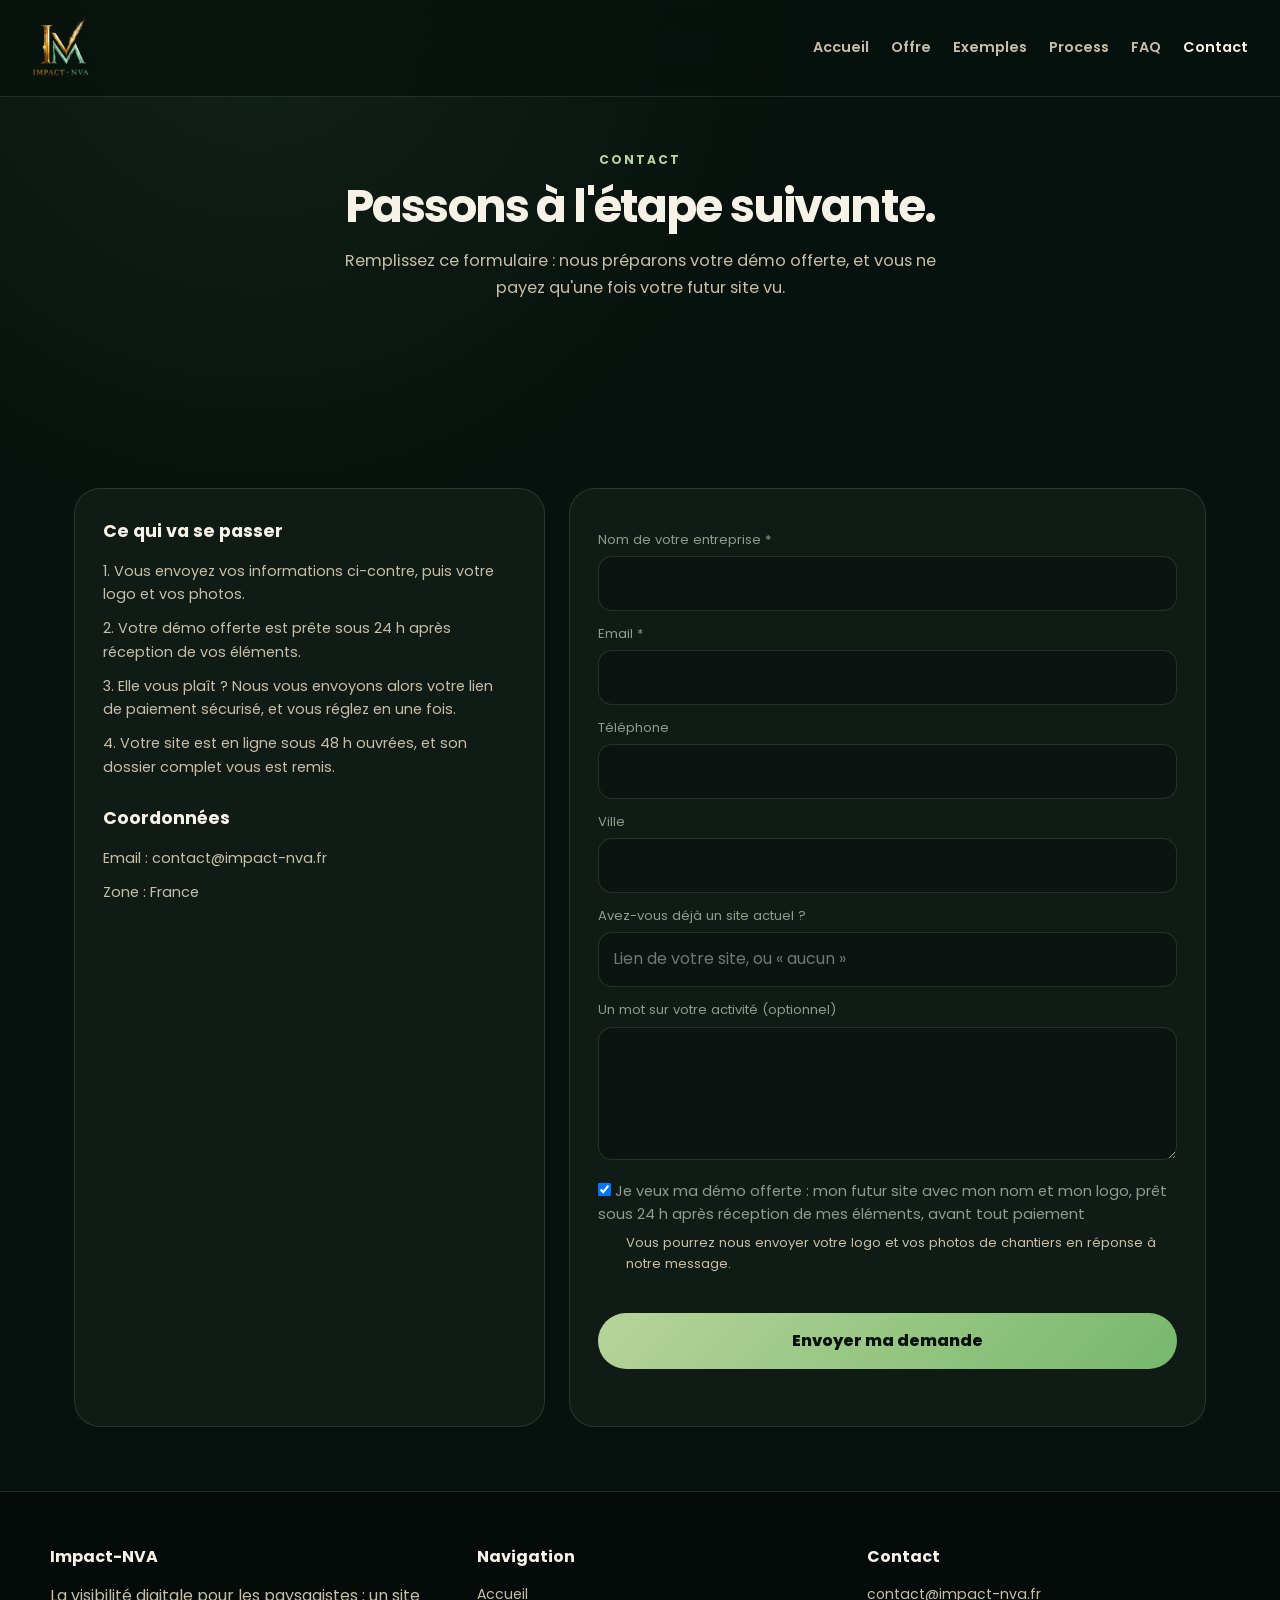
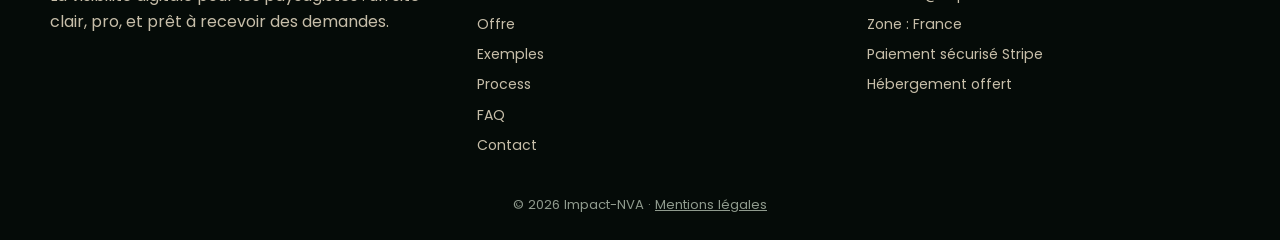
==== commit 48bbf86b: "Pied de page allégé : © Impact-NVA et lien Mentions légales (l'identité légale reste dans la page de" ====
--- a/contact.html
+++ b/contact.html
@@ -138,7 +138,7 @@
       </ul>
     </div>
   </div>
-  <div class="footer-bottom">© 2026 Impact-NVA · Entrepreneur individuel (micro-entrepreneur, BIC) · SIRET 130&nbsp;110&nbsp;000&nbsp;00010 · TVA non applicable, article 293&nbsp;B du Code général des impôts · <a href="https://impact-nva.fr/mentions-legales.html">Mentions légales</a></div>
+  <div class="footer-bottom">© 2026 Impact-NVA · <a href="https://impact-nva.fr/mentions-legales.html">Mentions légales</a></div>
 </footer>
 
 <script src="config.js"></script>
